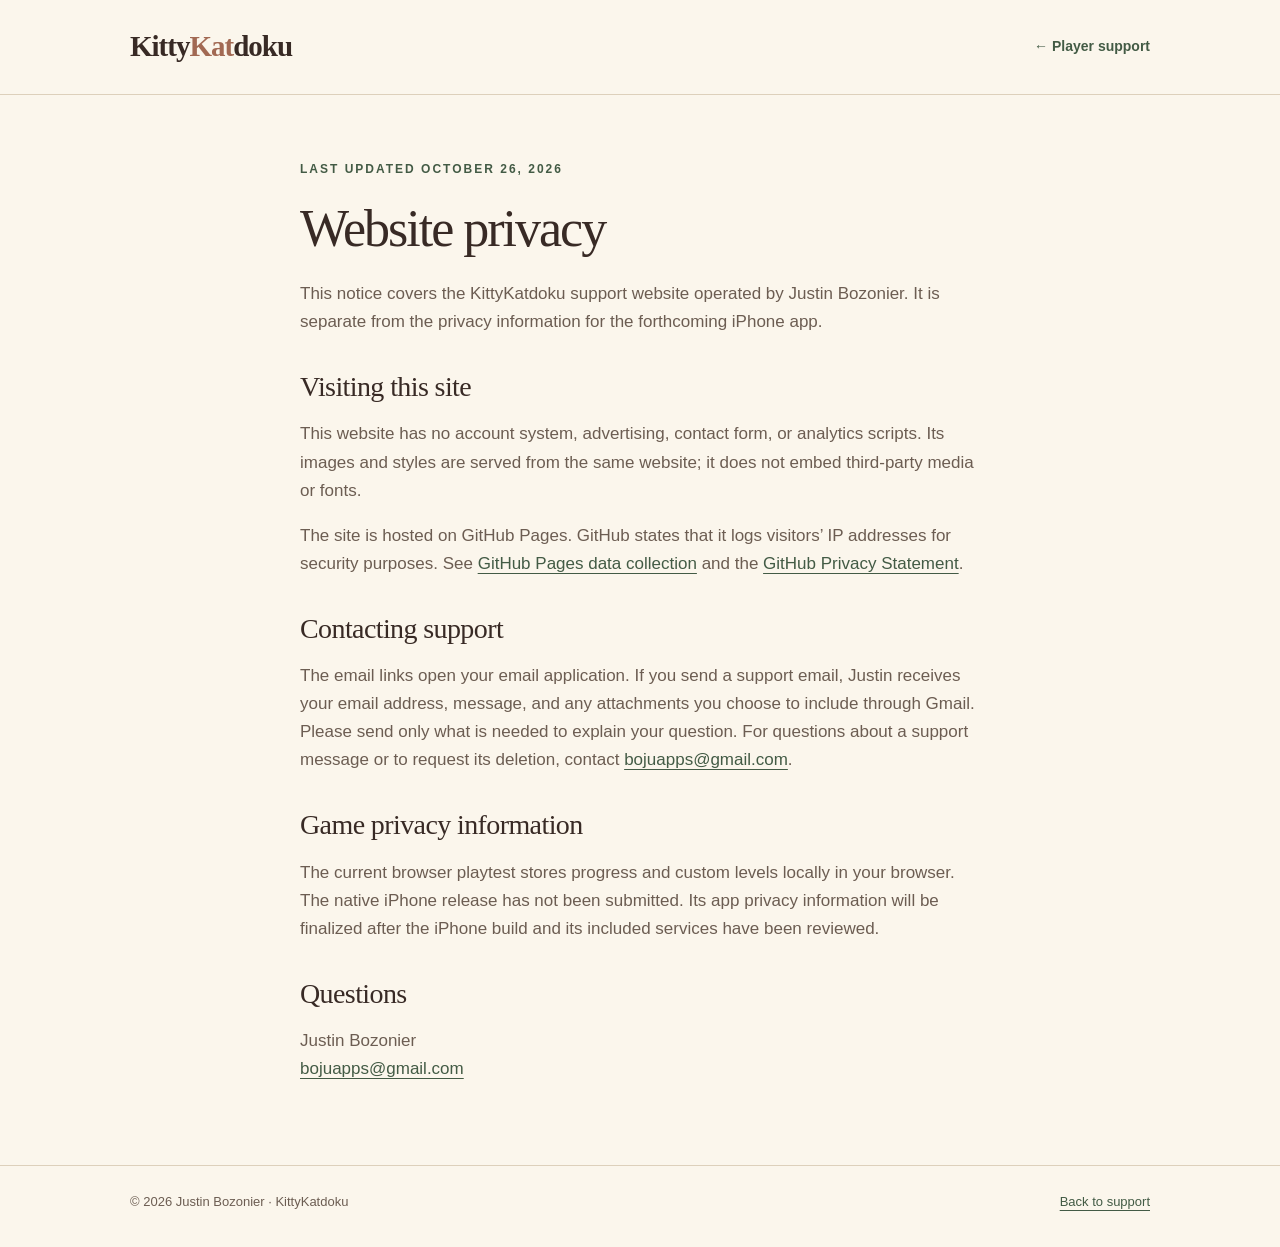
==== privacy.html @ 961985bb "Publish KittyKatdoku player support site" ====
<!doctype html><html lang="en"><head><meta charset="utf-8"><meta name="viewport" content="width=device-width, initial-scale=1"><meta name="description" content="How the KittyKatdoku support website handles information and support email."><title>Website Privacy — KittyKatdoku</title><link rel="stylesheet" href="styles.css"><link rel="canonical" href="https://jcbozonier.github.io/kittykatdoku-support/privacy.html"></head><body><a class="skip" href="#main">Skip to content</a><header><nav class="wrap nav" aria-label="Main navigation"><a class="brand" href="./">Kitty<span>Kat</span>doku</a><div class="nav-links"><a href="./">← Player support</a></div></nav></header><main id="main" class="wrap document"><p class="eyebrow">Last updated October 26, 2026</p><h1>Website privacy</h1><p>This notice covers the KittyKatdoku support website operated by Justin Bozonier. It is separate from the privacy information for the forthcoming iPhone app.</p><h2>Visiting this site</h2><p>This website has no account system, advertising, contact form, or analytics scripts. Its images and styles are served from the same website; it does not embed third-party media or fonts.</p><p>The site is hosted on GitHub Pages. GitHub states that it logs visitors’ IP addresses for security purposes. See <a href="https://docs.github.com/en/pages/getting-started-with-github-pages/what-is-github-pages#data-collection">GitHub Pages data collection</a> and the <a href="https://docs.github.com/en/site-policy/privacy-policies/github-general-privacy-statement">GitHub Privacy Statement</a>.</p><h2>Contacting support</h2><p>The email links open your email application. If you send a support email, Justin receives your email address, message, and any attachments you choose to include through Gmail. Please send only what is needed to explain your question. For questions about a support message or to request its deletion, contact <a href="mailto:bojuapps@gmail.com">bojuapps@gmail.com</a>.</p><h2>Game privacy information</h2><p>The current browser playtest stores progress and custom levels locally in your browser. The native iPhone release has not been submitted. Its app privacy information will be finalized after the iPhone build and its included services have been reviewed.</p><h2>Questions</h2><p>Justin Bozonier<br><a href="mailto:bojuapps@gmail.com">bojuapps@gmail.com</a></p></main><footer><div class="wrap footer-inner"><p>© 2026 Justin Bozonier · KittyKatdoku</p><a href="./">Back to support</a></div></footer></body></html>
---- styles.css ----
:root{color-scheme:light;--paper:#fbf6ec;--ink:#382a25;--muted:#6c5d52;--green:#435b45;--line:#ddd0bb;--rose:#f1d9cc}*{box-sizing:border-box}html{scroll-behavior:smooth;scroll-padding-top:24px}body{margin:0;background:var(--paper);color:var(--ink);font:17px/1.65 -apple-system,BlinkMacSystemFont,"Segoe UI",sans-serif}a{color:var(--green);text-underline-offset:4px}a:hover{text-decoration-thickness:2px}a:focus-visible,summary:focus-visible{outline:3px solid #997038;outline-offset:5px;border-radius:3px}.skip{position:absolute;left:20px;top:-100px;background:white;padding:10px;z-index:3}.skip:focus{top:12px}.wrap{max-width:1080px;margin:auto;padding:0 30px}header{border-bottom:1px solid var(--line)}.nav{min-height:94px;display:flex;align-items:center;justify-content:space-between;gap:20px}.brand{font-family:Georgia,serif;font-size:29px;font-weight:bold;letter-spacing:-1px;color:var(--ink);text-decoration:none}.brand span{color:#a26953}.nav-links{display:flex;gap:26px;align-items:center;font-size:14px;font-weight:600}.nav-links a{text-decoration:none}.hero{display:grid;grid-template-columns:1.5fr 1fr;align-items:center;gap:40px;padding-top:66px;padding-bottom:70px}.eyebrow{font-size:12px;font-weight:750;letter-spacing:2px;text-transform:uppercase;color:var(--green);margin:0 0 20px}h1,h2,h3{font-family:Georgia,serif;font-weight:normal;line-height:1.12}h1{font-size:clamp(40px,5.4vw,64px);letter-spacing:-2px;margin:0 0 22px;max-width:650px}h2{font-size:35px;letter-spacing:-.6px;margin:0 0 18px}h3{font-size:25px;margin:0 0 10px}.lede{font-size:18px;color:var(--muted);max-width:520px;margin:0 0 27px}.button{display:inline-flex;align-items:center;justify-content:center;gap:22px;background:var(--green);color:white;text-decoration:none;padding:13px 24px;border-radius:8px;font-size:15px;font-weight:650;min-height:48px;box-shadow:0 3px 0 #2d3f30}.button:hover{background:#344a37}.email{display:block;font-size:14px;margin:15px 0 0;color:var(--muted)}.hero-art{position:relative;display:flex;justify-content:center;align-items:center;aspect-ratio:1;background:var(--rose);border-radius:49% 45% 47% 43%;max-width:340px;justify-self:end;width:100%;isolation:isolate}.hero-art:before{content:"";position:absolute;inset:12px;border:1px dashed #b2846b;border-radius:inherit;z-index:-1}.hero-art img{width:85%;height:auto;display:block;transform:rotate(-7deg)}.art-note{position:absolute;bottom:6px;right:-8px;font-family:Georgia,serif;font-style:italic;background:var(--paper);padding:7px 18px;border:1px solid var(--line);border-radius:30px;transform:rotate(-5deg);font-size:16px}.quick{border-top:1px solid var(--line);border-bottom:1px solid var(--line);display:grid;grid-template-columns:repeat(3,1fr);padding:20px 0;gap:20px}.quick a{font-size:15px;display:flex;justify-content:space-between;text-decoration:none;padding:5px 18px;border-right:1px solid var(--line)}.quick a:last-child{border:0}.section{padding:65px 0}.intro{max-width:670px;color:var(--muted);margin:0 0 30px}.rules{counter-reset:rule;display:grid;grid-template-columns:repeat(3,1fr);gap:36px}.rule{counter-increment:rule}.rule:before{content:"0" counter(rule);font:15px/1.4 Georgia,serif;color:#977555;display:block;margin-bottom:18px}.rule p{font-size:16px;color:var(--muted);margin:0}.notes{border-left:3px solid #b4bea2;padding:12px 20px;margin-top:32px;color:var(--muted);font-size:15px;background:#f2efdf}.faq{display:grid;grid-template-columns:1fr 1.7fr;gap:70px;border-top:1px solid var(--line)}details{border-bottom:1px solid var(--line);padding:17px 0}details:first-child{padding-top:0}summary{cursor:pointer;font-weight:650;font-size:17px;list-style:none;padding-right:33px;position:relative}summary::-webkit-details-marker{display:none}summary:after{content:"+";position:absolute;right:3px;top:-2px;color:var(--green);font-size:24px;font-weight:400}details[open] summary:after{content:"−"}details p,details ul{font-size:16px;color:var(--muted);margin:14px 0 4px}details li{margin:8px 0}.contact{padding:42px;background:#e8eddf;border:1px dashed #8c9d7e;border-radius:16px;margin-bottom:65px;display:grid;grid-template-columns:1.3fr 1fr;gap:50px}.contact p{color:var(--muted);margin:0 0 20px}.contact ul{padding-left:20px;color:var(--muted);font-size:15px;margin:8px 0}.contact small{display:block;color:var(--muted);font-size:13px;margin-top:15px}footer{border-top:1px solid var(--line);padding:25px 0 34px;font-size:13px;color:var(--muted)}.footer-inner{display:flex;justify-content:space-between;gap:20px;flex-wrap:wrap}.footer-inner p{margin:0}.document{max-width:740px;padding-top:65px;padding-bottom:65px}.document h1{font-size:52px}.document h2{font-size:28px;margin-top:35px}.document p,.document li{color:var(--muted)}.document .eyebrow{color:var(--green)}@media(max-width:700px){.wrap{padding-left:22px;padding-right:22px}.nav{min-height:82px;flex-wrap:wrap;padding-top:16px;padding-bottom:16px;gap:9px}.brand{font-size:26px}.nav-links{gap:18px;font-size:13px}.hero{grid-template-columns:1fr;gap:30px;padding-top:38px;padding-bottom:38px}.hero-art{max-width:220px;justify-self:center}.hero h1{font-size:43px}.hero .lede{font-size:17px}.quick{grid-template-columns:1fr;gap:0;padding:8px 0}.quick a{border-right:0;border-bottom:1px solid var(--line);padding:12px 0}.section{padding:42px 0}.rules{grid-template-columns:1fr;gap:28px}.rule:before{margin-bottom:9px}.faq{grid-template-columns:1fr;gap:20px}.contact{grid-template-columns:1fr;gap:24px;padding:25px;margin-bottom:42px}.contact h2{font-size:31px}.document{padding-top:38px}.document h1{font-size:42px}}@media(prefers-reduced-motion:reduce){html{scroll-behavior:auto}}
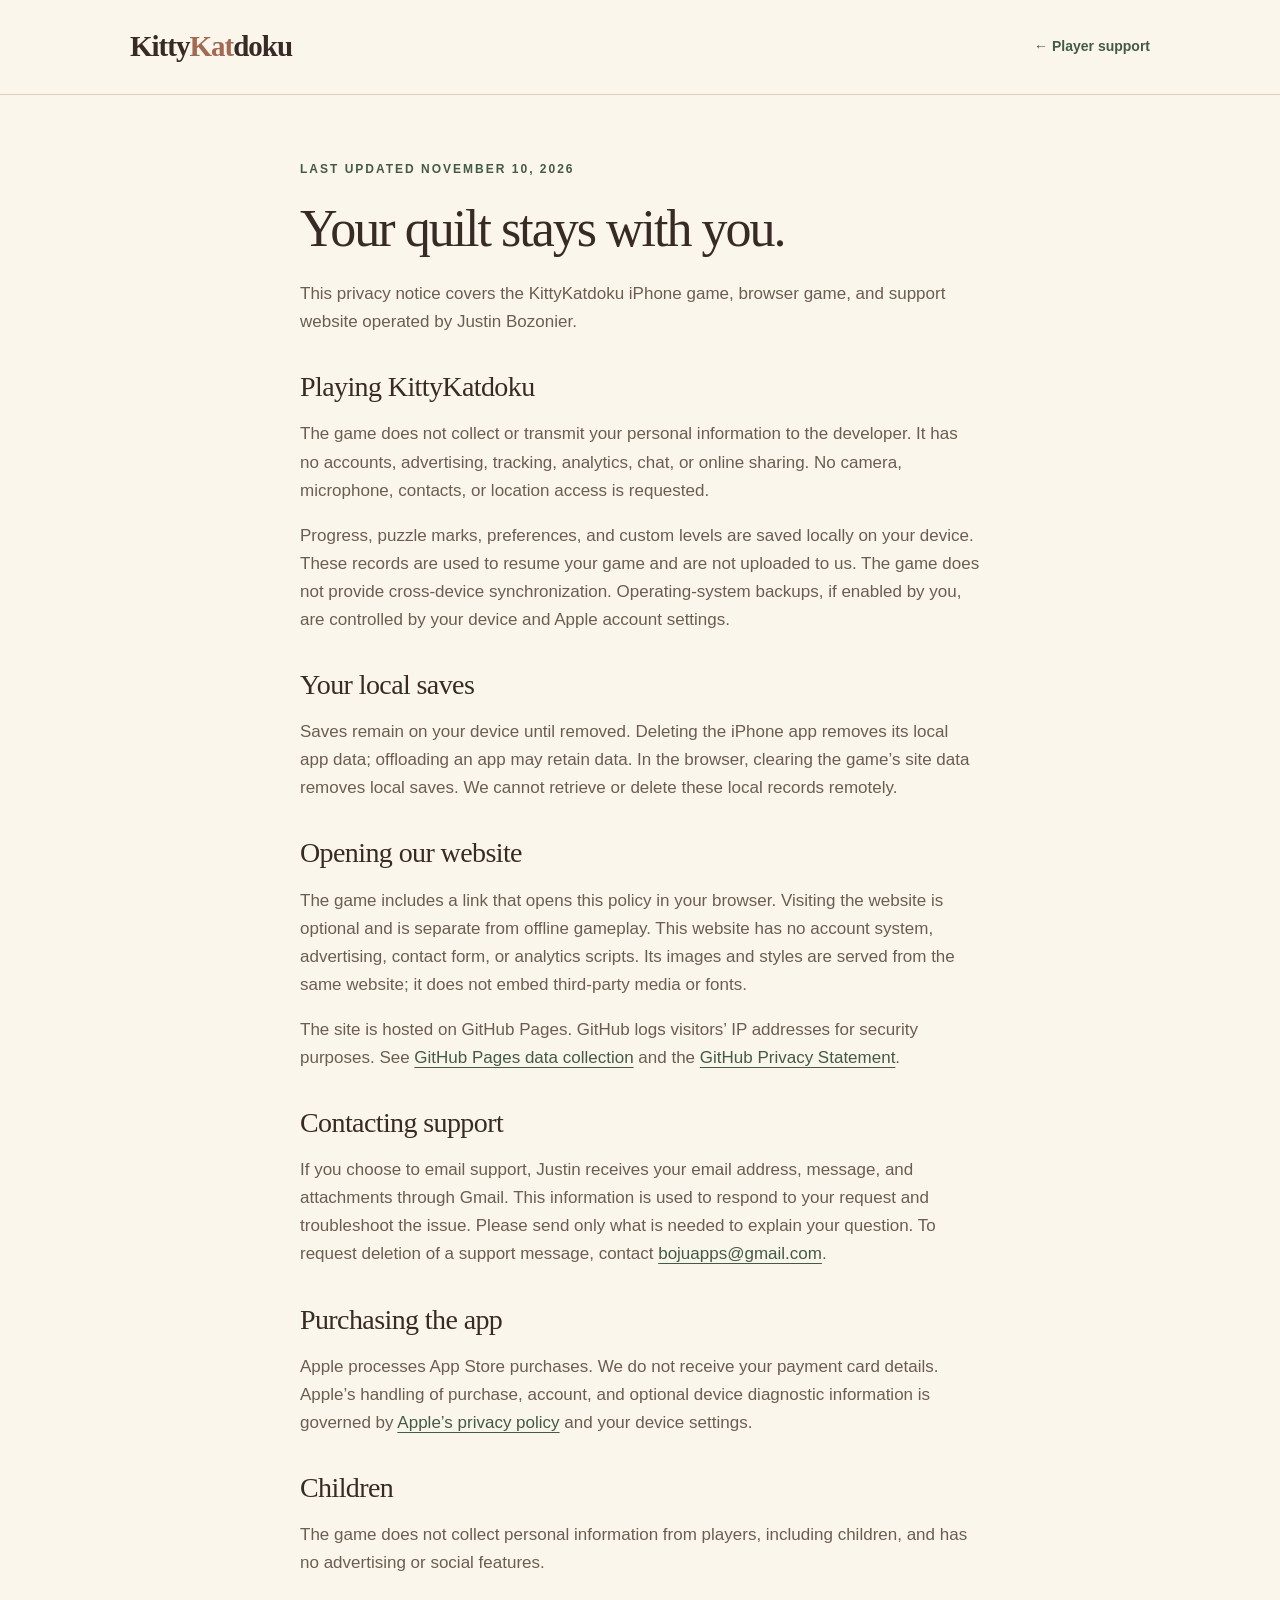
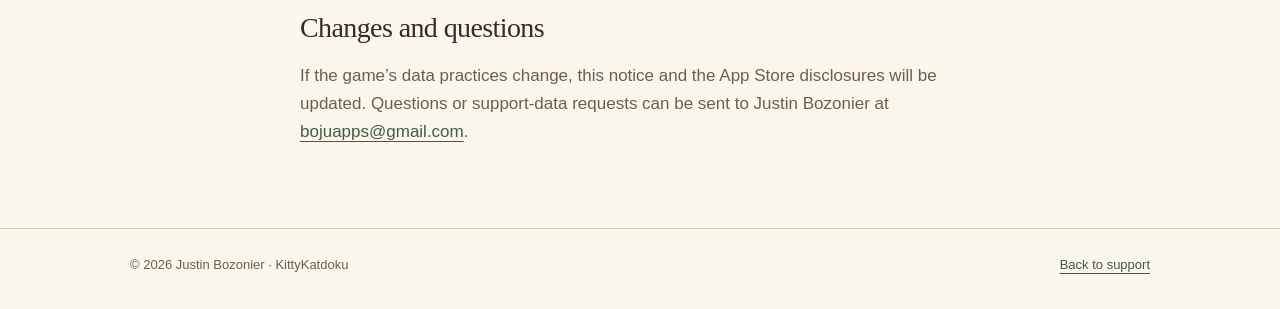
==== commit bf8024a0: "Publish KittyKatdoku app privacy and support information" ====
--- a/privacy.html
+++ b/privacy.html
@@ -1 +1,11 @@
-<!doctype html><html lang="en"><head><meta charset="utf-8"><meta name="viewport" content="width=device-width, initial-scale=1"><meta name="description" content="How the KittyKatdoku support website handles information and support email."><title>Website Privacy — KittyKatdoku</title><link rel="stylesheet" href="styles.css"><link rel="canonical" href="https://jcbozonier.github.io/kittykatdoku-support/privacy.html"></head><body><a class="skip" href="#main">Skip to content</a><header><nav class="wrap nav" aria-label="Main navigation"><a class="brand" href="./">Kitty<span>Kat</span>doku</a><div class="nav-links"><a href="./">← Player support</a></div></nav></header><main id="main" class="wrap document"><p class="eyebrow">Last updated October 26, 2026</p><h1>Website privacy</h1><p>This notice covers the KittyKatdoku support website operated by Justin Bozonier. It is separate from the privacy information for the forthcoming iPhone app.</p><h2>Visiting this site</h2><p>This website has no account system, advertising, contact form, or analytics scripts. Its images and styles are served from the same website; it does not embed third-party media or fonts.</p><p>The site is hosted on GitHub Pages. GitHub states that it logs visitors’ IP addresses for security purposes. See <a href="https://docs.github.com/en/pages/getting-started-with-github-pages/what-is-github-pages#data-collection">GitHub Pages data collection</a> and the <a href="https://docs.github.com/en/site-policy/privacy-policies/github-general-privacy-statement">GitHub Privacy Statement</a>.</p><h2>Contacting support</h2><p>The email links open your email application. If you send a support email, Justin receives your email address, message, and any attachments you choose to include through Gmail. Please send only what is needed to explain your question. For questions about a support message or to request its deletion, contact <a href="mailto:bojuapps@gmail.com">bojuapps@gmail.com</a>.</p><h2>Game privacy information</h2><p>The current browser playtest stores progress and custom levels locally in your browser. The native iPhone release has not been submitted. Its app privacy information will be finalized after the iPhone build and its included services have been reviewed.</p><h2>Questions</h2><p>Justin Bozonier<br><a href="mailto:bojuapps@gmail.com">bojuapps@gmail.com</a></p></main><footer><div class="wrap footer-inner"><p>© 2026 Justin Bozonier · KittyKatdoku</p><a href="./">Back to support</a></div></footer></body></html>
+<!doctype html>
+<html lang="en"><head><meta charset="utf-8"><meta name="viewport" content="width=device-width, initial-scale=1"><meta name="description" content="Privacy information for the KittyKatdoku game and support website."><title>Privacy — KittyKatdoku</title><link rel="stylesheet" href="styles.css"><link rel="canonical" href="https://jcbozonier.github.io/kittykatdoku-support/privacy.html"></head>
+<body><a class="skip" href="#main">Skip to content</a><header><nav class="wrap nav" aria-label="Main navigation"><a class="brand" href="./">Kitty<span>Kat</span>doku</a><div class="nav-links"><a href="./">← Player support</a></div></nav></header>
+<main id="main" class="wrap document"><p class="eyebrow">Last updated November 10, 2026</p><h1>Your quilt stays with you.</h1><p>This privacy notice covers the KittyKatdoku iPhone game, browser game, and support website operated by Justin Bozonier.</p>
+<h2>Playing KittyKatdoku</h2><p>The game does not collect or transmit your personal information to the developer. It has no accounts, advertising, tracking, analytics, chat, or online sharing. No camera, microphone, contacts, or location access is requested.</p><p>Progress, puzzle marks, preferences, and custom levels are saved locally on your device. These records are used to resume your game and are not uploaded to us. The game does not provide cross-device synchronization. Operating-system backups, if enabled by you, are controlled by your device and Apple account settings.</p>
+<h2>Your local saves</h2><p>Saves remain on your device until removed. Deleting the iPhone app removes its local app data; offloading an app may retain data. In the browser, clearing the game’s site data removes local saves. We cannot retrieve or delete these local records remotely.</p>
+<h2>Opening our website</h2><p>The game includes a link that opens this policy in your browser. Visiting the website is optional and is separate from offline gameplay. This website has no account system, advertising, contact form, or analytics scripts. Its images and styles are served from the same website; it does not embed third-party media or fonts.</p><p>The site is hosted on GitHub Pages. GitHub logs visitors’ IP addresses for security purposes. See <a href="https://docs.github.com/en/pages/getting-started-with-github-pages/what-is-github-pages#data-collection">GitHub Pages data collection</a> and the <a href="https://docs.github.com/en/site-policy/privacy-policies/github-general-privacy-statement">GitHub Privacy Statement</a>.</p>
+<h2>Contacting support</h2><p>If you choose to email support, Justin receives your email address, message, and attachments through Gmail. This information is used to respond to your request and troubleshoot the issue. Please send only what is needed to explain your question. To request deletion of a support message, contact <a href="mailto:bojuapps@gmail.com">bojuapps@gmail.com</a>.</p>
+<h2>Purchasing the app</h2><p>Apple processes App Store purchases. We do not receive your payment card details. Apple’s handling of purchase, account, and optional device diagnostic information is governed by <a href="https://www.apple.com/legal/privacy/">Apple’s privacy policy</a> and your device settings.</p>
+<h2>Children</h2><p>The game does not collect personal information from players, including children, and has no advertising or social features.</p>
+<h2>Changes and questions</h2><p>If the game’s data practices change, this notice and the App Store disclosures will be updated. Questions or support-data requests can be sent to Justin Bozonier at <a href="mailto:bojuapps@gmail.com">bojuapps@gmail.com</a>.</p></main><footer><div class="wrap footer-inner"><p>© 2026 Justin Bozonier · KittyKatdoku</p><a href="./">Back to support</a></div></footer></body></html>
